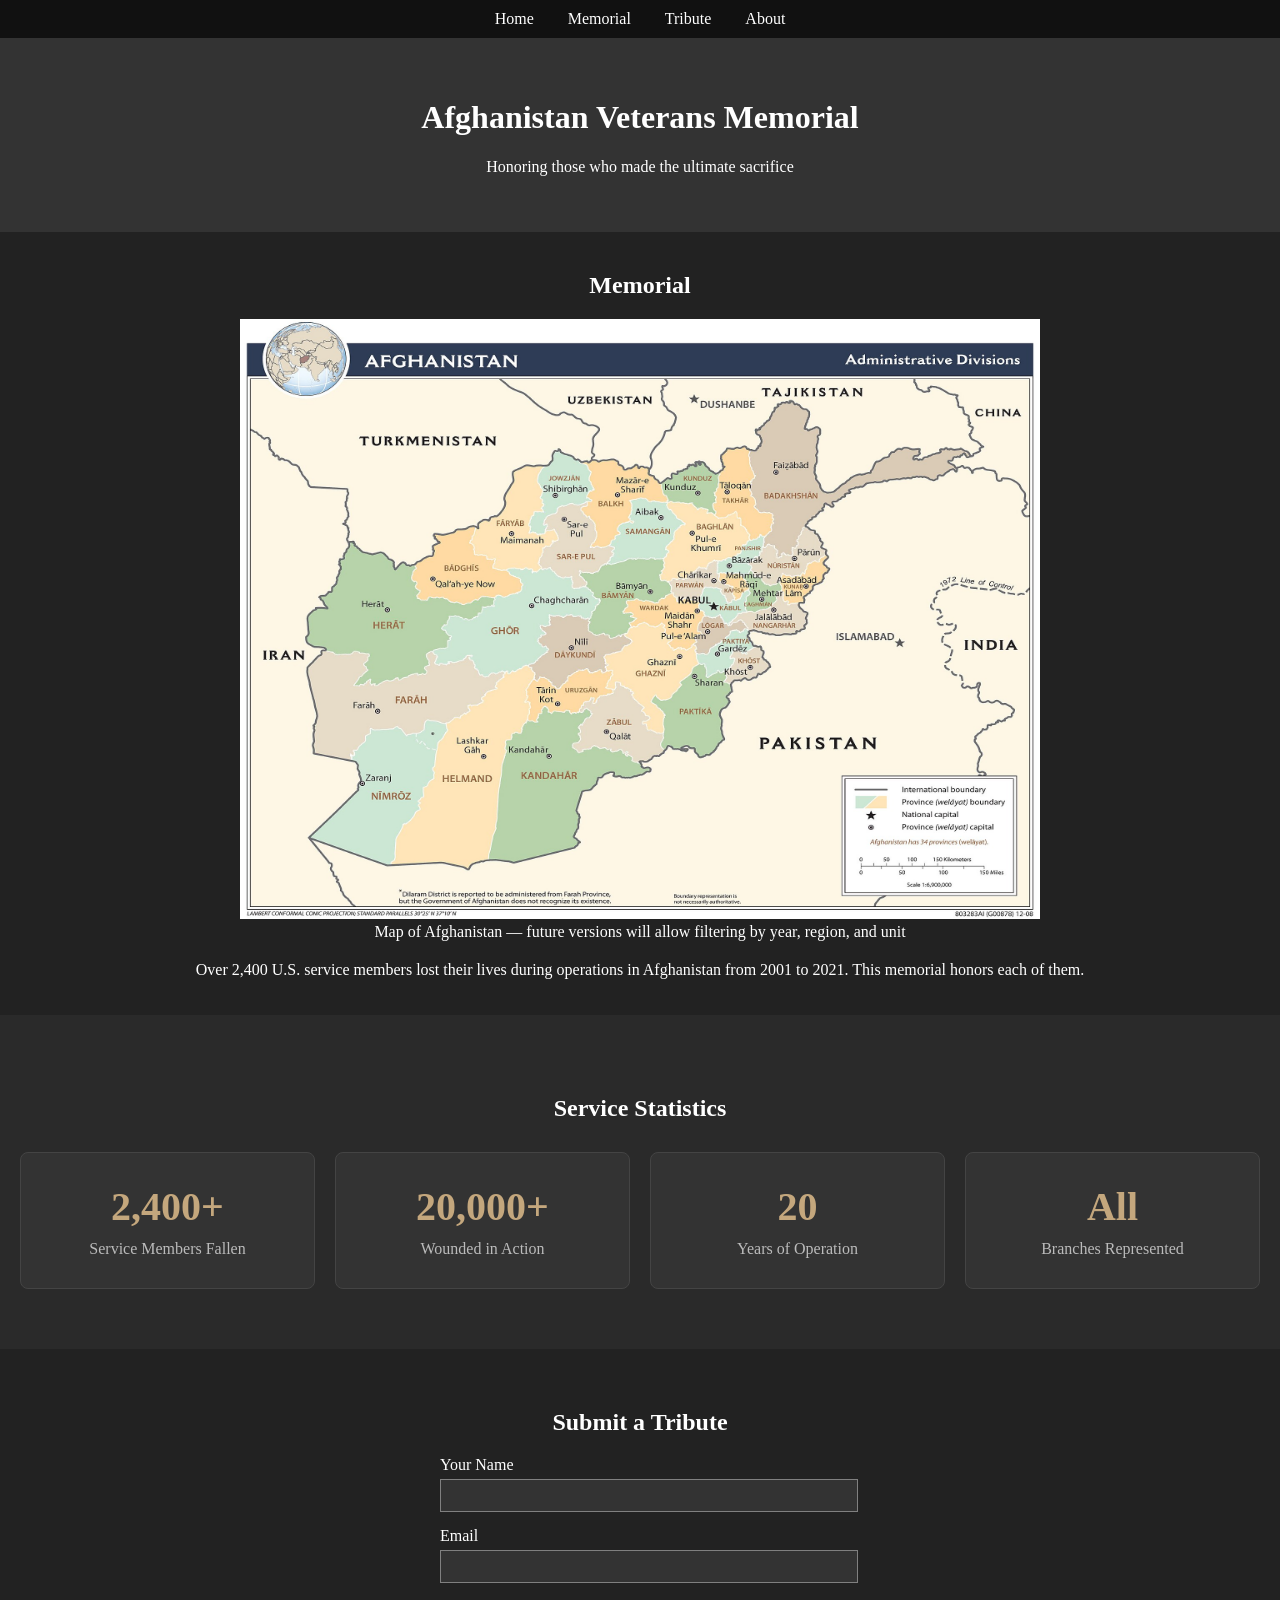
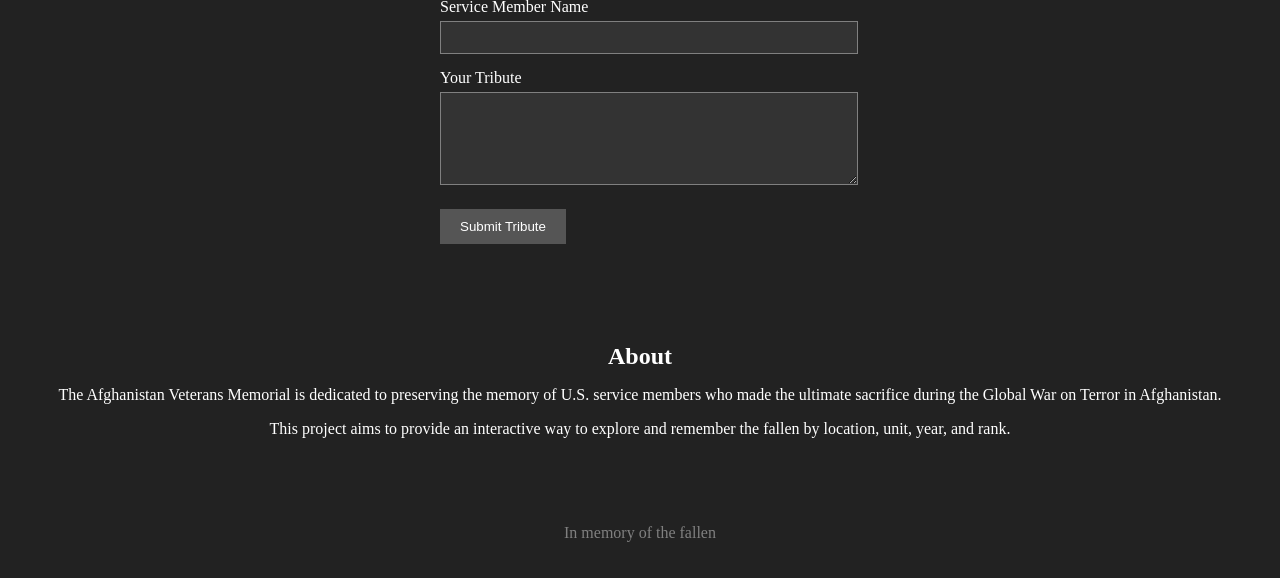
==== AfghanV2/index.html @ 897b8acf "Add AfghanV2 site" ====
<!doctype html>
<html lang="en">
  <head>
    <meta charset="UTF-8" />
    <meta name="viewport" content="width=device-width, initial-scale=1.0" />
    <title>Afghanistan Veterans Memorial</title>
    <link rel="stylesheet" href="styles.css" />
  </head>
  <body>
    <nav>
      <ul>
        <li><a href="#home">Home</a></li>
        <li><a href="#memorial">Memorial</a></li>
        <li><a href="#tribute">Tribute</a></li>
        <li><a href="#about">About</a></li>
      </ul>
    </nav>

    <header id="home" class="banner">
      <h1>Afghanistan Veterans Memorial</h1>
      <p>Honoring those who made the ultimate sacrifice</p>
    </header>

    <main>
      <section id="memorial" class="map-section">
        <h2>Memorial</h2>
        <figure class="map-container">
          <img src="images/afghan-province-map.jpg" alt="Map of Afghanistan" width="800" height="600" />
          <figcaption>Map of Afghanistan — future versions will allow filtering by year, region, and unit</figcaption>
        </figure>
        <p>Over 2,400 U.S. service members lost their lives during operations in Afghanistan from 2001 to 2021. This memorial honors each of them.</p>
      </section>

      <section id="stats">
        <h2>Service Statistics</h2>
        <div class="stats-grid">
          <div class="stat-card">
            <h3>2,400+</h3>
            <p>Service Members Fallen</p>
          </div>
          <div class="stat-card">
            <h3>20,000+</h3>
            <p>Wounded in Action</p>
          </div>
          <div class="stat-card">
            <h3>20</h3>
            <p>Years of Operation</p>
          </div>
          <div class="stat-card">
            <h3>All</h3>
            <p>Branches Represented</p>
          </div>
        </div>
      </section>

      <section id="tribute">
        <h2>Submit a Tribute</h2>
        <form>
          <label for="name">Your Name</label>
          <input type="text" id="name" name="name" required />

          <label for="email">Email</label>
          <input type="email" id="email" name="email" required />

          <label for="service-member">Service Member Name</label>
          <input type="text" id="service-member" name="service-member" required />

          <label for="message">Your Tribute</label>
          <textarea id="message" name="message" rows="5" required></textarea>

          <button type="submit">Submit Tribute</button>
        </form>
      </section>

      <section id="about">
        <h2>About</h2>
        <p>
          The Afghanistan Veterans Memorial is dedicated to preserving the memory of U.S. service members who made the ultimate sacrifice during the
          Global War on Terror in Afghanistan.
        </p>
        <p>This project aims to provide an interactive way to explore and remember the fallen by location, unit, year, and rank.</p>
      </section>
    </main>

    <footer>
      <p>In memory of the fallen</p>
    </footer>
  </body>
</html>
---- AfghanV2/styles.css ----
body {
  font-family: Georgia, serif;
  margin: 0;
  padding: 0;
  background-color: #222;
  color: white;
}

nav {
  background-color: #111;
  padding: 10px;
  text-align: center;
}

nav ul {
  list-style: none;
  margin: 0;
  padding: 0;
}

nav li {
  display: inline;
  margin: 0 15px;
}

nav a {
  color: white;
  text-decoration: none;
}

.banner {
  background-color: #333;
  color: white;
  text-align: center;
  padding: 40px;
}

.map-section {
  text-align: center;
  padding: 20px;
}

.map-section p {
  margin-top: 20px;
}

.map-container img {
  max-width: 100%;
}

#stats {
  padding: 60px 20px;
  background-color: #2a2a2a;
  text-align: center;
}

.stats-grid {
  display: grid;
  grid-template-columns: repeat(auto-fit, minmax(200px, 1fr)); /* Fix: Uses auto-fit for responsiveness */
  gap: 20px;
  margin-top: 30px;
}

.stat-card {
  background-color: #333;
  padding: 30px;
  border-radius: 8px;
  border: 1px solid #444;
}

.stat-card h3 {
  margin: 0;
  font-size: 2.5rem;
  color: #c4a77d;
}

.stat-card p {
  margin: 10px 0 0;
  color: #bbb;
}

#tribute {
  padding: 40px 20px;
  text-align: center;
}

#tribute h2 {
  margin-bottom: 20px;
}

form {
  max-width: 400px;
  margin: 0 auto;
  text-align: left;
}

label {
  display: block;
  margin-top: 15px;
  margin-bottom: 5px;
}

input, textarea {
  width: 100%;
  padding: 8px;
  background-color: #333;
  color: white;
  border: 1px solid gray;
}

input:user-invalid, textarea:user-invalid {
  border-color: red;
}

input:user-valid, textarea:user-valid {
  border-color: green;
}

button {
  margin-top: 20px;
  padding: 10px 20px;
  background-color: #555;
  color: white;
  border: none;
  cursor: pointer;
}

#about {
  padding: 40px 20px;
  text-align: center;
}

#about h2 {
  margin-bottom: 15px;
}

#about p {
  margin-bottom: 10px;
}

footer {
  text-align: center;
  padding: 20px;
  color: gray;
}
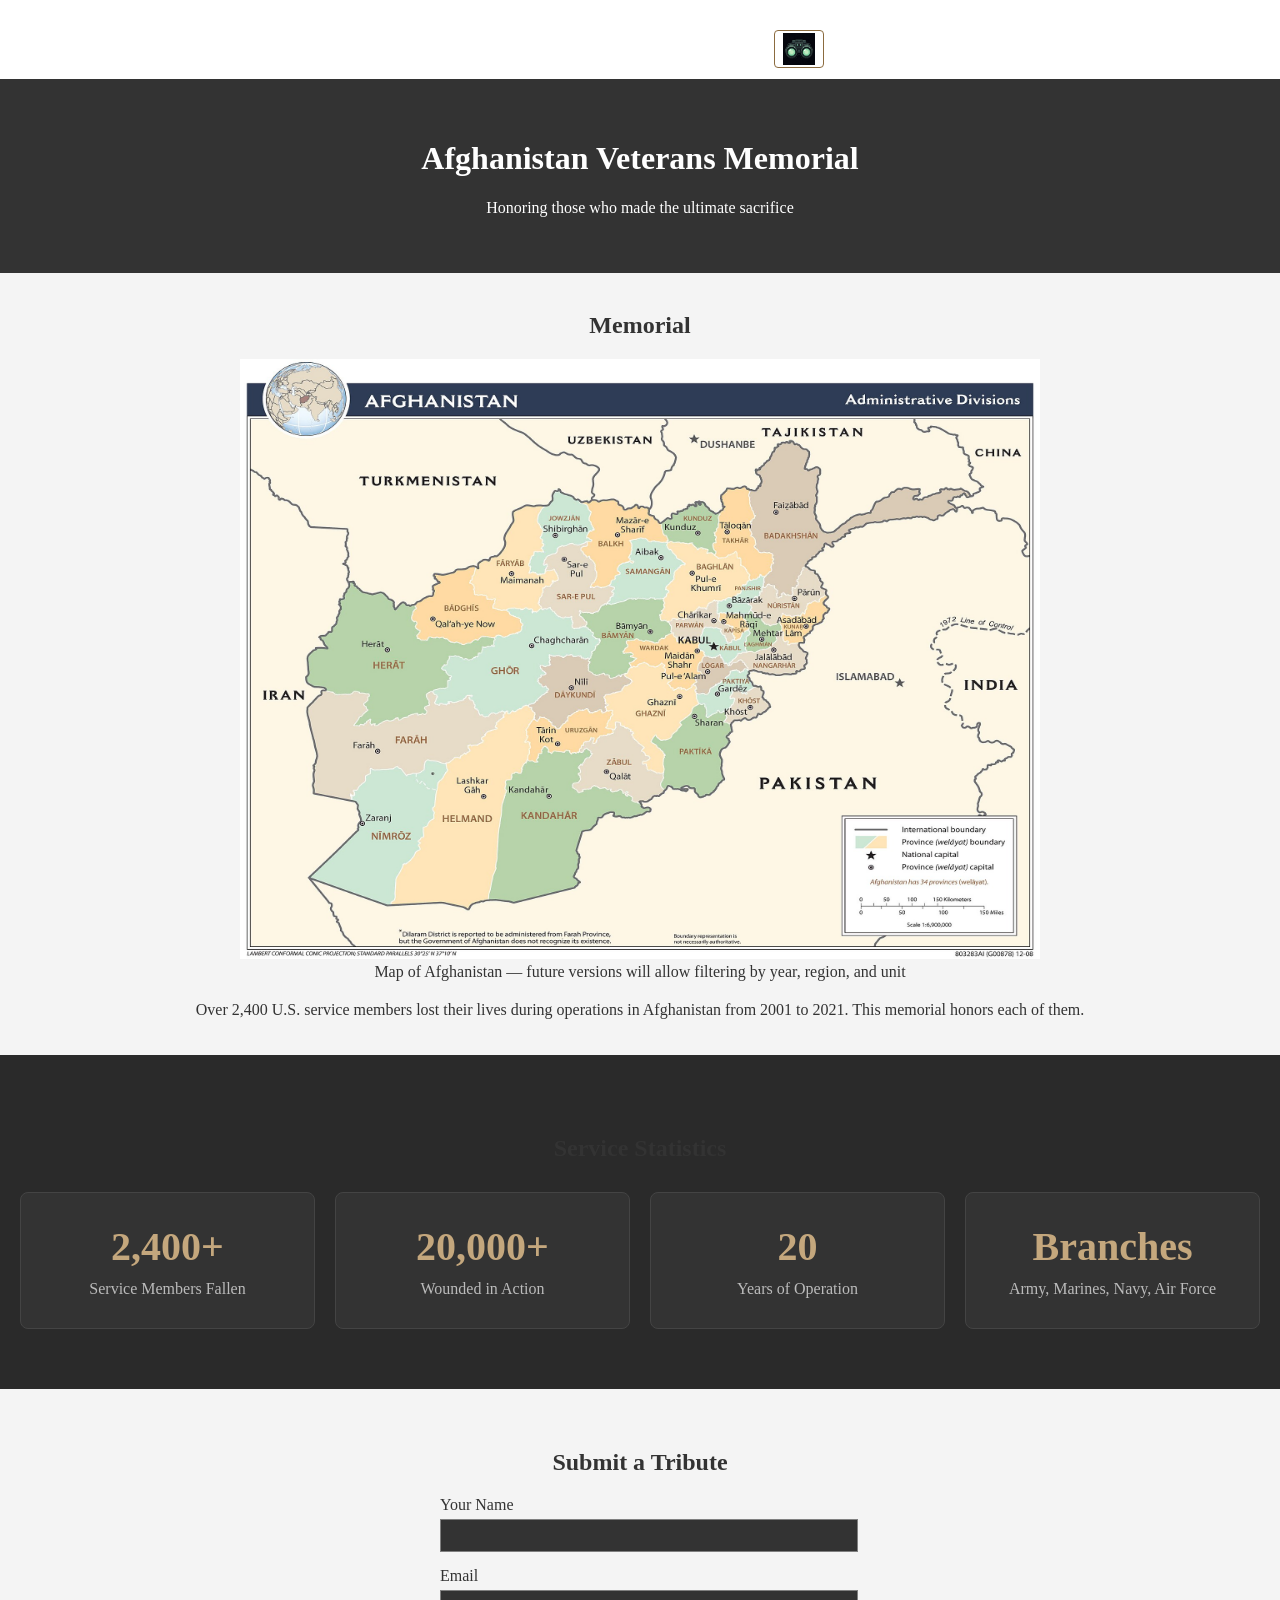
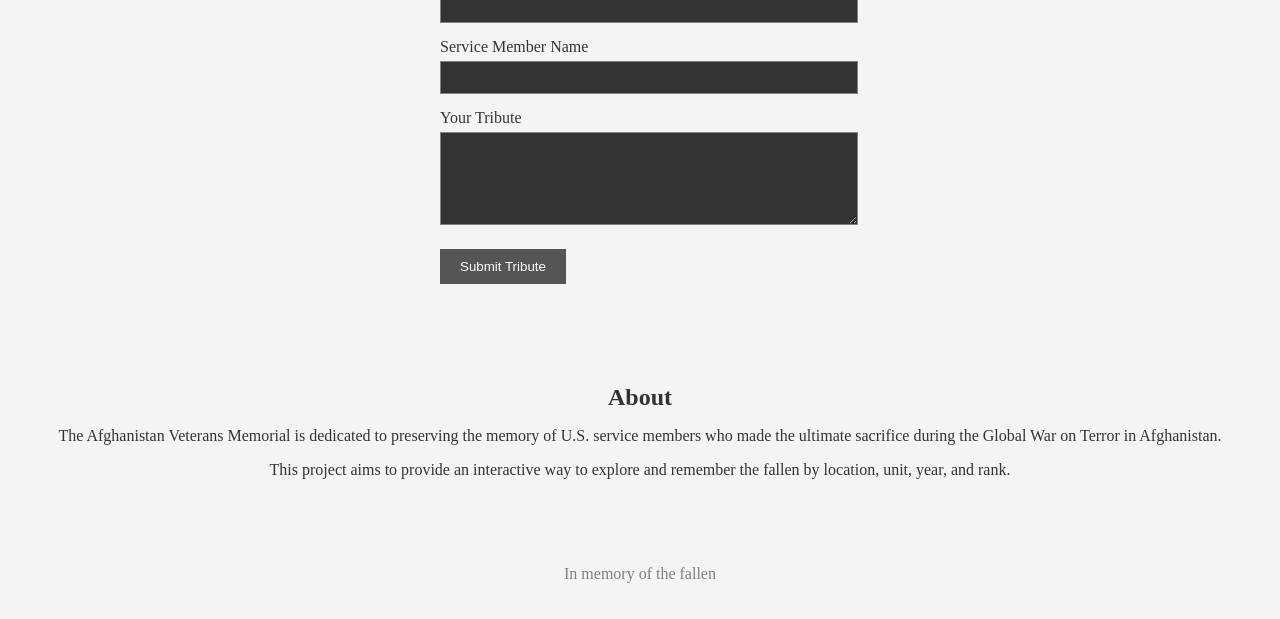
==== commit 6713f767: "feat: add stats grid, hover effects, and manual dark mode with custom NVG icon" ====
--- a/AfghanV2/index.html
+++ b/AfghanV2/index.html
@@ -13,6 +13,7 @@
         <li><a href="#memorial">Memorial</a></li>
         <li><a href="#tribute">Tribute</a></li>
         <li><a href="#about">About</a></li>
+        <li><button id="theme-toggle" aria-label="Toggle Dark Mode"><img src="images/nvg-toggle.png" alt="Night Vision Goggles Icon"></button></li>
       </ul>
     </nav>
 
@@ -37,19 +38,24 @@
           <div class="stat-card">
             <h3>2,400+</h3>
             <p>Service Members Fallen</p>
+            <div class="extra-info">Total recorded since Oct 2001.</div>
           </div>
           <div class="stat-card">
             <h3>20,000+</h3>
             <p>Wounded in Action</p>
+            <div class="extra-info">Purple Heart recipients.</div>
           </div>
           <div class="stat-card">
             <h3>20</h3>
             <p>Years of Operation</p>
+            <div class="extra-info">Longest conflict in US history.</div>
           </div>
           <div class="stat-card">
-            <h3>All</h3>
-            <p>Branches Represented</p>
+            <h3>Branches</h3>
+            <p>Army, Marines, Navy, Air Force</p>
+            <div class="extra-info">All major branches saw active combat.</div>
           </div>
+
         </div>
       </section>
 
@@ -85,5 +91,24 @@
     <footer>
       <p>In memory of the fallen</p>
     </footer>
+
+    <script>
+      const toggle = document.getElementById('theme-toggle');
+      const root = document.documentElement;
+      
+      // Check for saved theme
+      const savedTheme = localStorage.getItem('theme');
+      if (savedTheme) {
+        root.setAttribute('data-theme', savedTheme);
+      }
+
+      toggle.addEventListener('click', () => {
+        const currentTheme = root.getAttribute('data-theme');
+        const newTheme = currentTheme === 'dark' ? 'light' : 'dark';
+        
+        root.setAttribute('data-theme', newTheme);
+        localStorage.setItem('theme', newTheme);
+      });
+    </script>
   </body>
 </html>
--- a/AfghanV2/styles.css
+++ b/AfghanV2/styles.css
@@ -1,13 +1,73 @@
+:root {
+  --primary-bg: #222;
+  --secondary-bg: #111;
+  --text-main: #fff;
+  --accent-color: #c4a77d;
+  --banner-bg: #333;
+}
+
+@media (prefers-color-scheme: light) {
+  :root {
+    --primary-bg: #f4f4f4;
+    --secondary-bg: #fff;
+    --text-main: #333;
+    --accent-color: #8b6b3f;
+    --banner-bg: #e0e0e0;
+  }
+}
+
+/* Manual toggle override */
+[data-theme="dark"] {
+  --primary-bg: #222;
+  --secondary-bg: #111;
+  --text-main: #fff;
+  --accent-color: #c4a77d;
+  --banner-bg: #333;
+}
+
+[data-theme="light"] {
+  --primary-bg: #f4f4f4;
+  --secondary-bg: #fff;
+  --text-main: #333;
+  --accent-color: #8b6b3f;
+  --banner-bg: #e0e0e0;
+}
+
+#theme-toggle {
+  background: none;
+  border: 1px solid var(--accent-color);
+  color: var(--text-main);
+  cursor: pointer;
+  padding: 2px 8px;
+  border-radius: 4px;
+  margin-left: 10px;
+  display: inline-flex;
+  align-items: center;
+  transition: transform 0.2s ease, background-color 0.2s ease;
+}
+
+#theme-toggle:hover {
+  transform: scale(1.1);
+  background-color: rgba(255, 255, 255, 0.1);
+}
+
+#theme-toggle img {
+  width: 32px;
+  height: auto;
+  filter: invert(var(--icon-invert, 0)); /* Allow icon inversion if needed */
+}
+
 body {
   font-family: Georgia, serif;
   margin: 0;
   padding: 0;
-  background-color: #222;
-  color: white;
+  background-color: var(--primary-bg);
+  color: var(--text-main);
+  transition: background-color 0.3s ease, color 0.3s ease;
 }
 
 nav {
-  background-color: #111;
+  background-color: var(--secondary-bg);
   padding: 10px;
   text-align: center;
 }
@@ -16,16 +76,23 @@
   list-style: none;
   margin: 0;
   padding: 0;
+  display: flex;
+  justify-content: center;
+  align-items: center;
 }
 
 nav li {
-  display: inline;
   margin: 0 15px;
 }
 
 nav a {
   color: white;
   text-decoration: none;
+  transition: color 0.3s ease;
+}
+
+nav a:hover {
+  color: #c4a77d;
 }
 
 .banner {
@@ -66,6 +133,13 @@
   padding: 30px;
   border-radius: 8px;
   border: 1px solid #444;
+  transition: transform 0.3s ease, background-color 0.3s ease, box-shadow 0.3s ease; /* Fix: Specific transitions for better performance */
+}
+
+.stat-card:hover {
+  transform: translateY(-10px);
+  background-color: #3a3a3a;
+  box-shadow: 0 10px 20px rgba(0,0,0,0.3);
 }
 
 .stat-card h3 {
@@ -79,6 +153,24 @@
   color: #bbb;
 }
 
+.stat-card .extra-info {
+  opacity: 0; /* Fix: Use opacity/visibility for transitions */
+  visibility: hidden;
+  height: 0;
+  overflow: hidden;
+  transition: opacity 0.5s ease, visibility 0.5s ease, height 0.5s ease, margin 0.5s ease;
+  margin-top: 0;
+  font-size: 0.9rem;
+  color: #888;
+}
+
+.stat-card:hover .extra-info {
+  opacity: 1;
+  visibility: visible;
+  height: auto;
+  margin-top: 15px;
+}
+
 #tribute {
   padding: 40px 20px;
   text-align: center;
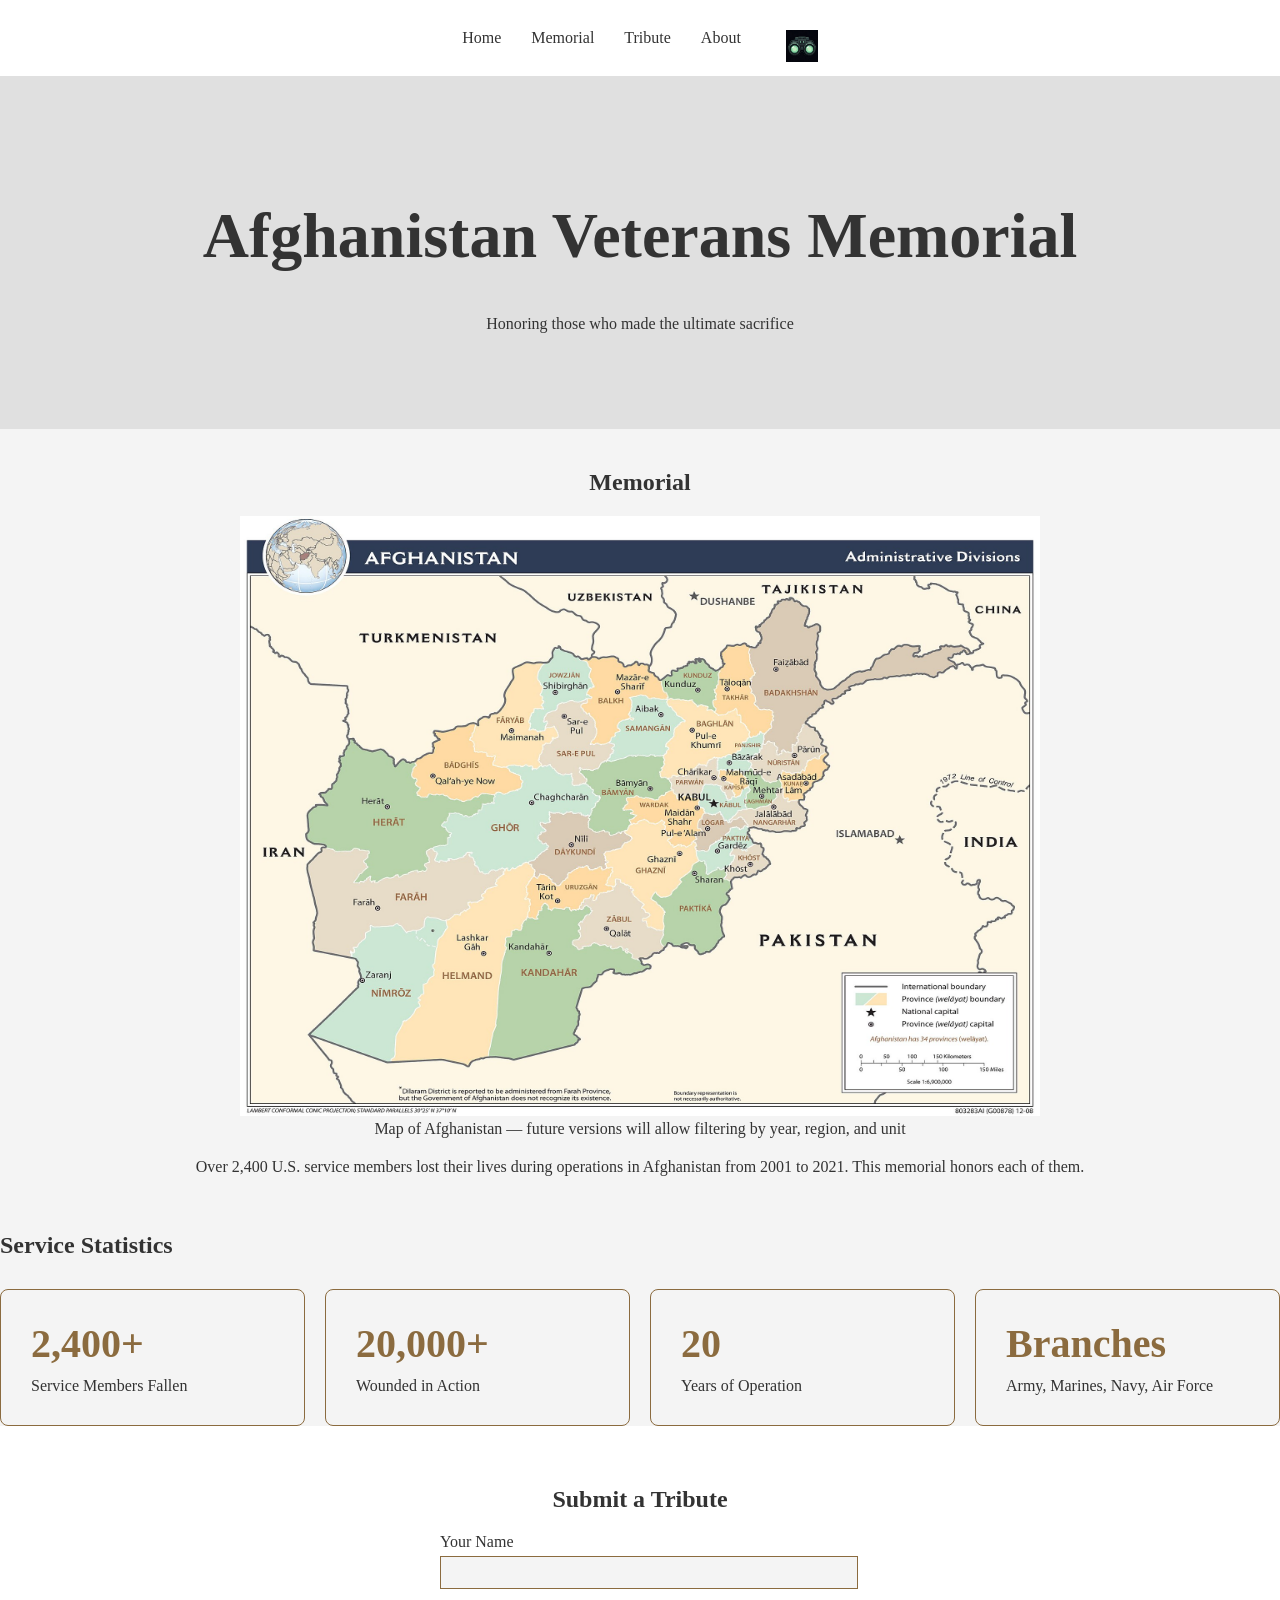
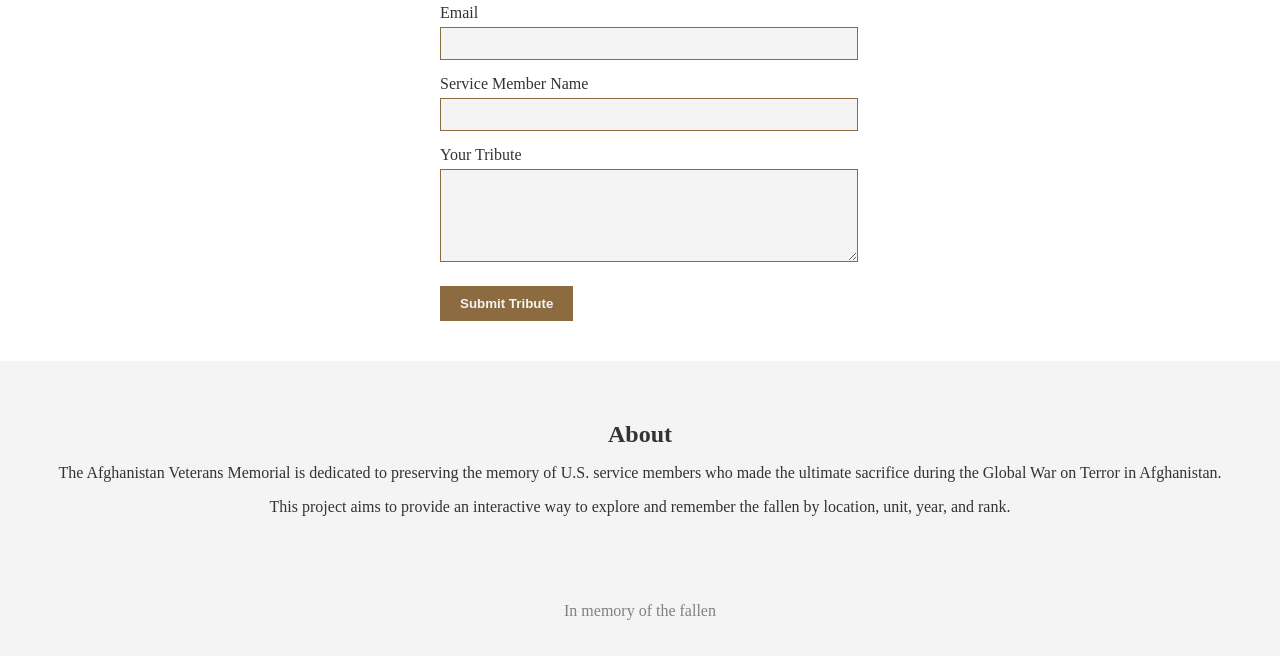
==== commit 6d97f23e: "fix: ensure HTML validation and implement responsive design across 3+ breakpoints" ====
--- a/AfghanV2/index.html
+++ b/AfghanV2/index.html
@@ -32,9 +32,9 @@
         <p>Over 2,400 U.S. service members lost their lives during operations in Afghanistan from 2001 to 2021. This memorial honors each of them.</p>
       </section>
 
-      <section id="stats">
+      <section id="stats-section">
         <h2>Service Statistics</h2>
-        <div class="stats-grid">
+        <div id="stats-display" class="stats-grid">
           <div class="stat-card">
             <h3>2,400+</h3>
             <p>Service Members Fallen</p>
--- a/AfghanV2/styles.css
+++ b/AfghanV2/styles.css
@@ -35,20 +35,18 @@
 
 #theme-toggle {
   background: none;
-  border: 1px solid var(--accent-color);
+  border: none;
   color: var(--text-main);
   cursor: pointer;
-  padding: 2px 8px;
-  border-radius: 4px;
-  margin-left: 10px;
+  padding: 0;
+  margin-left: 15px;
   display: inline-flex;
   align-items: center;
-  transition: transform 0.2s ease, background-color 0.2s ease;
+  transition: transform 0.2s ease;
 }
 
 #theme-toggle:hover {
   transform: scale(1.1);
-  background-color: rgba(255, 255, 255, 0.1);
 }
 
 #theme-toggle img {
@@ -86,20 +84,47 @@
 }
 
 nav a {
-  color: white;
+  color: var(--text-main);
   text-decoration: none;
   transition: color 0.3s ease;
 }
 
 nav a:hover {
-  color: #c4a77d;
-}
-
+  color: var(--accent-color);
+}
+
+/* Mobile - Default Styles (Base) */
+.banner h1 {
+  font-size: 2rem;
+}
 .banner {
-  background-color: #333;
-  color: white;
-  text-align: center;
-  padding: 40px;
+  padding: 40px 20px;
+  background-color: var(--banner-bg);
+  color: var(--text-main);
+  text-align: center;
+}
+
+/* Tablet - 768px+ */
+@media (min-width: 768px) {
+  .banner h1 {
+    font-size: 3rem;
+  }
+  .stats-grid {
+    grid-template-columns: repeat(2, 1fr);
+  }
+}
+
+/* Desktop - 1024px+ */
+@media (min-width: 1024px) {
+  .banner h1 {
+    font-size: 4rem;
+  }
+  .banner {
+    padding: 80px 40px;
+  }
+  .stats-grid {
+    grid-template-columns: repeat(4, 1fr);
+  }
 }
 
 .map-section {
@@ -117,7 +142,7 @@
 
 #stats {
   padding: 60px 20px;
-  background-color: #2a2a2a;
+  background-color: var(--secondary-bg);
   text-align: center;
 }
 
@@ -129,28 +154,28 @@
 }
 
 .stat-card {
-  background-color: #333;
+  background-color: var(--primary-bg);
   padding: 30px;
   border-radius: 8px;
-  border: 1px solid #444;
+  border: 1px solid var(--accent-color);
   transition: transform 0.3s ease, background-color 0.3s ease, box-shadow 0.3s ease; /* Fix: Specific transitions for better performance */
 }
 
 .stat-card:hover {
   transform: translateY(-10px);
-  background-color: #3a3a3a;
-  box-shadow: 0 10px 20px rgba(0,0,0,0.3);
+  background-color: var(--secondary-bg);
+  box-shadow: 0 10px 20px rgba(0,0,0,0.1);
 }
 
 .stat-card h3 {
   margin: 0;
   font-size: 2.5rem;
-  color: #c4a77d;
+  color: var(--accent-color);
 }
 
 .stat-card p {
   margin: 10px 0 0;
-  color: #bbb;
+  color: var(--text-main);
 }
 
 .stat-card .extra-info {
@@ -161,7 +186,8 @@
   transition: opacity 0.5s ease, visibility 0.5s ease, height 0.5s ease, margin 0.5s ease;
   margin-top: 0;
   font-size: 0.9rem;
-  color: #888;
+  color: var(--text-main);
+  opacity: 0.7;
 }
 
 .stat-card:hover .extra-info {
@@ -174,6 +200,7 @@
 #tribute {
   padding: 40px 20px;
   text-align: center;
+  background-color: var(--secondary-bg);
 }
 
 #tribute h2 {
@@ -195,31 +222,38 @@
 input, textarea {
   width: 100%;
   padding: 8px;
-  background-color: #333;
-  color: white;
-  border: 1px solid gray;
+  background-color: var(--primary-bg);
+  color: var(--text-main);
+  border: 1px solid var(--accent-color);
 }
 
 input:user-invalid, textarea:user-invalid {
-  border-color: red;
+  border-color: #ff4d4d;
 }
 
 input:user-valid, textarea:user-valid {
-  border-color: green;
+  border-color: #4CAF50;
 }
 
 button {
   margin-top: 20px;
   padding: 10px 20px;
-  background-color: #555;
-  color: white;
+  background-color: var(--accent-color);
+  color: var(--primary-bg);
   border: none;
   cursor: pointer;
+  font-weight: bold;
+  transition: opacity 0.3s ease;
+}
+
+button:hover {
+  opacity: 0.8;
 }
 
 #about {
   padding: 40px 20px;
   text-align: center;
+  background-color: var(--primary-bg);
 }
 
 #about h2 {
